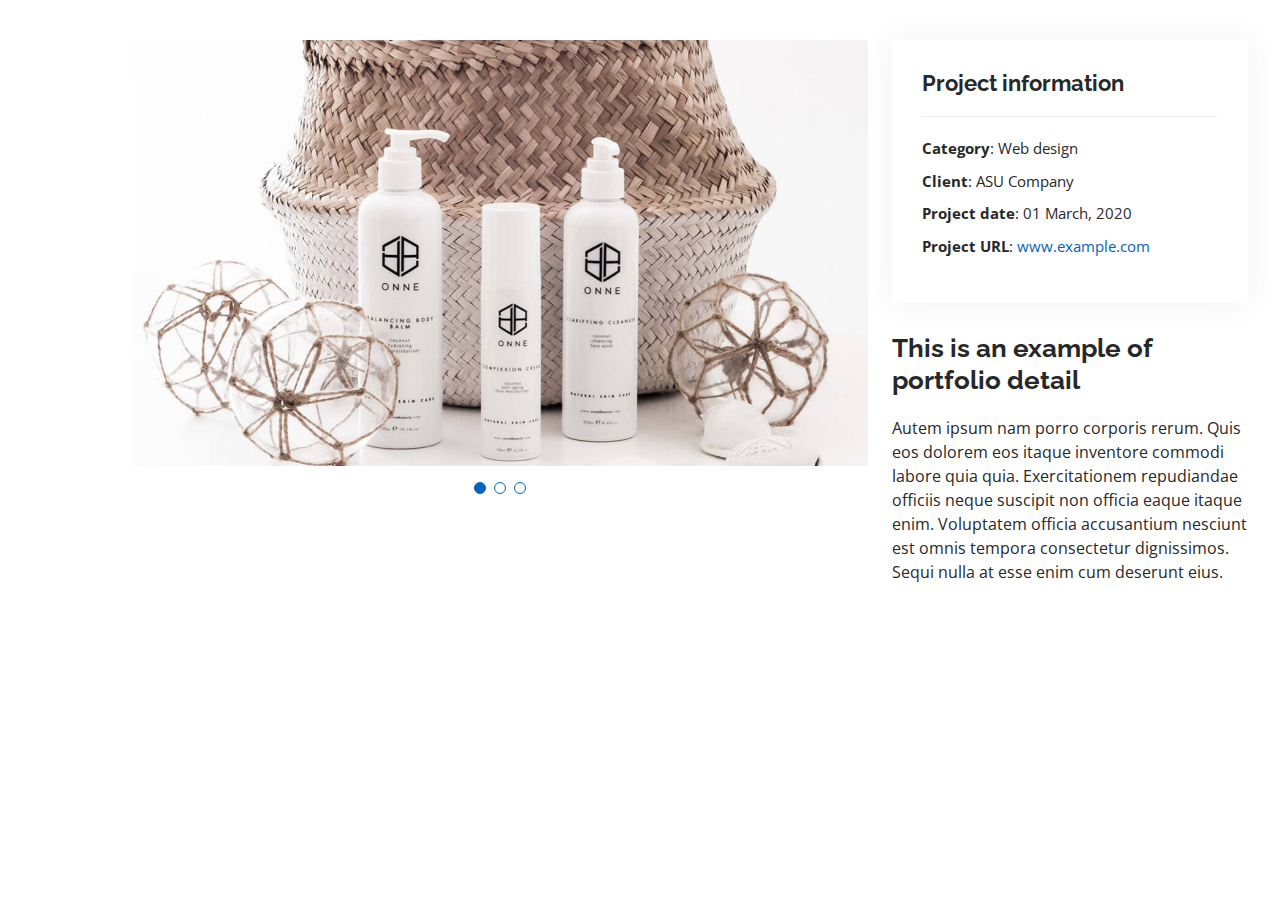
==== portfolio-details.html @ 77fcd69d "first commit" ====
<!DOCTYPE html>
<html lang="en">

<head>
  <meta charset="utf-8">
  <meta content="width=device-width, initial-scale=1.0" name="viewport">

  <title>Portfolio Details - Personal Bootstrap Template</title>
  <meta content="" name="description">
  <meta content="" name="keywords">

  <!-- Favicons -->
  <link href="assets/img/favicon.png" rel="icon">
  <link href="assets/img/apple-touch-icon.png" rel="apple-touch-icon">

  <!-- Google Fonts -->
  <link href="https://fonts.googleapis.com/css?family=Open+Sans:300,300i,400,400i,600,600i,700,700i|Raleway:300,300i,400,400i,500,500i,600,600i,700,700i|Poppins:300,300i,400,400i,500,500i,600,600i,700,700i" rel="stylesheet">

  <!-- Vendor CSS Files -->
  <link href="assets/vendor/aos/aos.css" rel="stylesheet">
  <link href="assets/vendor/bootstrap/css/bootstrap.min.css" rel="stylesheet">
  <link href="assets/vendor/bootstrap-icons/bootstrap-icons.css" rel="stylesheet">
  <link href="assets/vendor/boxicons/css/boxicons.min.css" rel="stylesheet">
  <link href="assets/vendor/glightbox/css/glightbox.min.css" rel="stylesheet">
  <link href="assets/vendor/swiper/swiper-bundle.min.css" rel="stylesheet">

  <!-- Template Main CSS File -->
  <link href="assets/css/style.css" rel="stylesheet">
</head>

<body>

  <main id="main">

    <!-- ======= Portfolio Details Section ======= -->
    <section id="portfolio-details" class="portfolio-details">
      <div class="container">

        <div class="row gy-4">

          <div class="col-lg-8">
            <div class="portfolio-details-slider swiper">
              <div class="swiper-wrapper align-items-center">

                <div class="swiper-slide">
                  <img src="assets/img/portfolio/portfolio-details-1.jpg" alt="">
                </div>

                <div class="swiper-slide">
                  <img src="assets/img/portfolio/portfolio-details-2.jpg" alt="">
                </div>

                <div class="swiper-slide">
                  <img src="assets/img/portfolio/portfolio-details-3.jpg" alt="">
                </div>

              </div>
              <div class="swiper-pagination"></div>
            </div>
          </div>

          <div class="col-lg-4">
            <div class="portfolio-info">
              <h3>Project information</h3>
              <ul>
                <li><strong>Category</strong>: Web design</li>
                <li><strong>Client</strong>: ASU Company</li>
                <li><strong>Project date</strong>: 01 March, 2020</li>
                <li><strong>Project URL</strong>: <a href="#">www.example.com</a></li>
              </ul>
            </div>
            <div class="portfolio-description">
              <h2>This is an example of portfolio detail</h2>
              <p>
                Autem ipsum nam porro corporis rerum. Quis eos dolorem eos itaque inventore commodi labore quia quia. Exercitationem repudiandae officiis neque suscipit non officia eaque itaque enim. Voluptatem officia accusantium nesciunt est omnis tempora consectetur dignissimos. Sequi nulla at esse enim cum deserunt eius.
              </p>
            </div>
          </div>

        </div>

      </div>
    </section><!-- End Portfolio Details Section -->

  </main><!-- End #main -->

  <div id="preloader"></div>
  <a href="#" class="back-to-top d-flex align-items-center justify-content-center"><i class="bi bi-arrow-up-short"></i></a>

  <!-- Vendor JS Files -->
  <script src="assets/vendor/purecounter/purecounter_vanilla.js"></script>
  <script src="assets/vendor/aos/aos.js"></script>
  <script src="assets/vendor/bootstrap/js/bootstrap.bundle.min.js"></script>
  <script src="assets/vendor/glightbox/js/glightbox.min.js"></script>
  <script src="assets/vendor/isotope-layout/isotope.pkgd.min.js"></script>
  <script src="assets/vendor/swiper/swiper-bundle.min.js"></script>
  <script src="assets/vendor/typed.js/typed.min.js"></script>
  <script src="assets/vendor/waypoints/noframework.waypoints.js"></script>
  <script src="assets/vendor/php-email-form/validate.js"></script>

  <!-- Template Main JS File -->
  <script src="assets/js/main.js"></script>

</body>

</html>
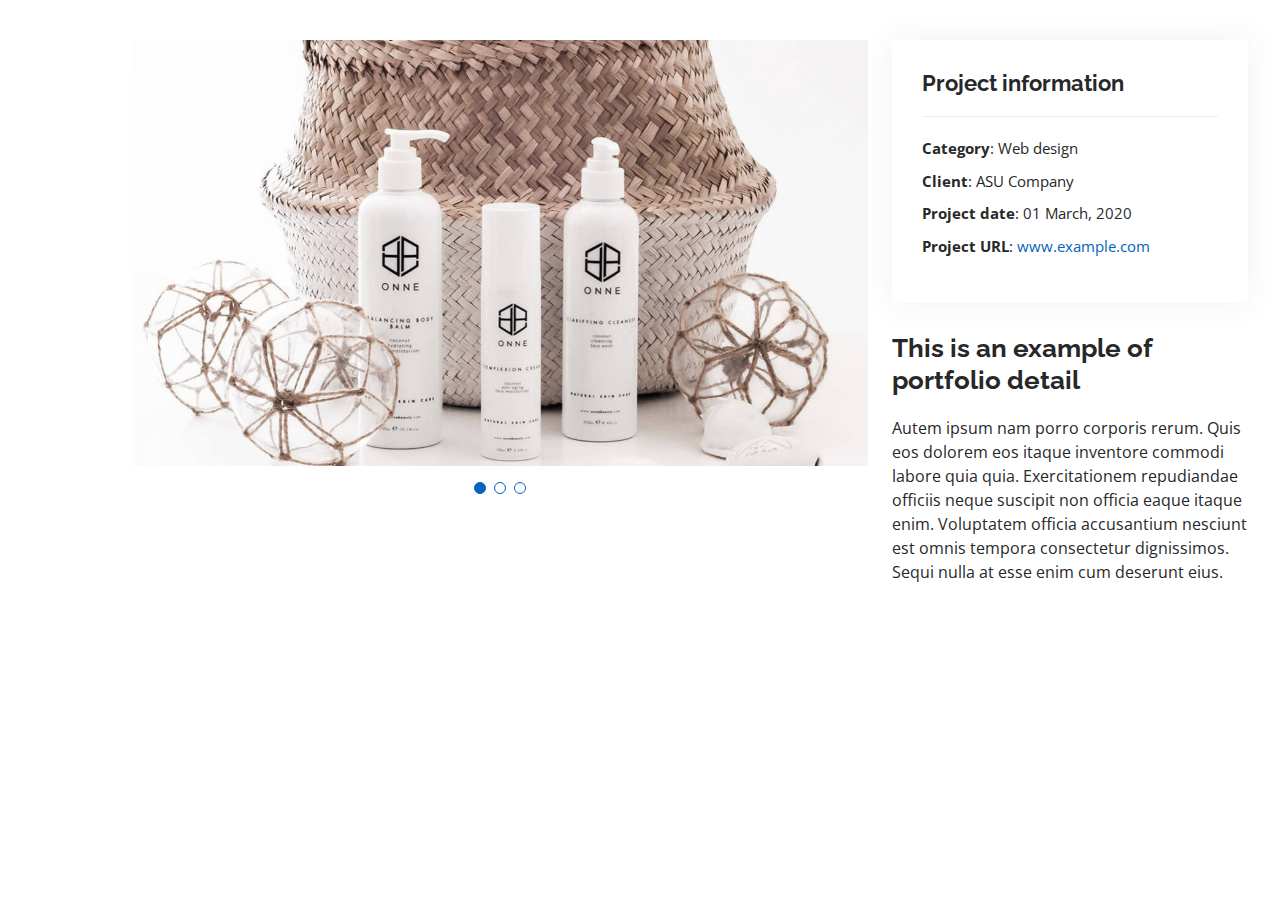
==== commit c5b1b0c1: "update commit" ====
--- a/portfolio-details.html
+++ b/portfolio-details.html
@@ -5,7 +5,7 @@
   <meta charset="utf-8">
   <meta content="width=device-width, initial-scale=1.0" name="viewport">
 
-  <title>Portfolio Details - Personal Bootstrap Template</title>
+  <title>Portfolio Detailss - Personal Bootstrap Template</title>
   <meta content="" name="description">
   <meta content="" name="keywords">
 
--- a/assets/css/style.css
+++ b/assets/css/style.css
@@ -882,7 +882,7 @@
 
 
 /*--------------------------------------------------------------
-# Contact
+# Contact ..
 --------------------------------------------------------------*/
 .contact .info {
   width: 100%;
